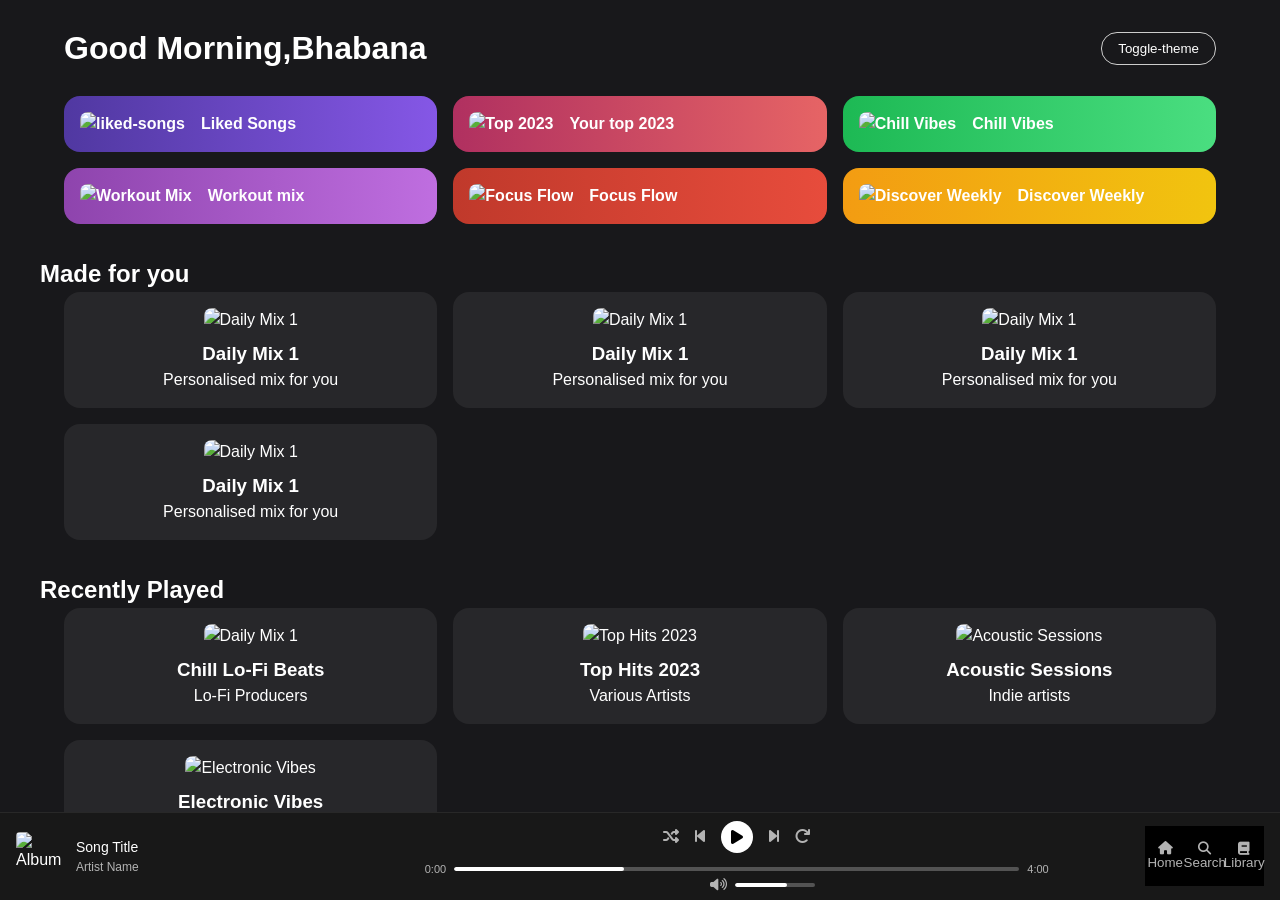
==== src/page/index.html @ 92b470e8 "homepage is made" ====
<!DOCTYPE html>
<html lang="en">
<head>
    <meta charset="UTF-8">
    <meta name="viewport" content="width=device-width, initial-scale=1.0">
    <title>BeatWave</title>
    <link rel="stylesheet" href="../css/style.css">
    <link rel="stylesheet" href="https://cdnjs.cloudflare.com/ajax/libs/font-awesome/6.4.0/css/all.min.css" />
</head>
<body>
    <div class="app-container">
        <main class="main-container">
            <header>
                <h1>Good Morning,Bhabana</h1>
                <button id="toggle-theme-btn" class="toggle-theme">Toggle-theme</button>
            </header>
            <div class="featured-section">
                <div class="featured-item" style="background: var(--gradient-purple)">
                    <div class="featured-image">
                        <img src="https://placehold.co/56" alt="liked-songs">
                    </div>
                    <span>Liked Songs</span>
                </div>
                <div class="featured-item" style="background: var(--gradient-pink)">
                    <div class="featured-image">
                        <img src="https://placehold.co/56" alt="Top 2023">
                    </div>
                    <span>Your top 2023</span>
                </div>
                <div class="featured-item" style="background: var(--gradient-green)">
                    <div class="featured-image">
                        <img src="https://placehold.co/56" alt="Chill Vibes">
                    </div>
                    <span>Chill Vibes</span>
                </div>
                <div class="featured-item" style="background: var(--gradient-violet)">
                    <div class="featured-image">
                        <img src="https://placehold.co/56" alt="Workout Mix">
                    </div>
                    <span>Workout mix</span>
                </div>
                <div class="featured-item" style="background: var(--gradient-red)">
                    <div class="featured-image">
                        <img src="https://placehold.co/56" alt="Focus Flow">
                    </div>
                    <span>Focus Flow</span>
                </div>
                <div class="featured-item" style="background: var(--gradient-yellow)">
                    <div class="featured-image">
                        <img src="https://placehold.co/56" alt="Discover Weekly">
                    </div>
                    <span>Discover Weekly</span>
                </div>
            </div>
            <section class="section">
                <h2>Made for you</h2>
                <div class="album-grid">
                    <div class="album-card">
                        <img src="https://placehold.co/200" alt="Daily Mix 1"><h3>Daily Mix 1</h3><p>Personalised mix for you</p>
                    </div>
                    <div class="album-card">
                        <img src="https://placehold.co/200" alt="Daily Mix 1"><h3>Daily Mix 1</h3><p>Personalised mix for you</p>
                    </div>
                    <div class="album-card">
                        <img src="https://placehold.co/200" alt="Daily Mix 1"><h3>Daily Mix 1</h3><p>Personalised mix for you</p>
                    </div>
                    <div class="album-card">
                        <img src="https://placehold.co/200" alt="Daily Mix 1"><h3>Daily Mix 1</h3><p>Personalised mix for you</p>
                    </div>
                </div>
            </section>
            <section class="section">
                <h2>Recently Played</h2>
                <div class="album-grid">
                    <div class="album-card">
                        <img src="https://placehold.co/200" alt="Daily Mix 1"><h3>Chill Lo-Fi Beats</h3><p>Lo-Fi Producers</p>
                    </div>
                    <div class="album-card">
                        <img src="https://placehold.co/200" alt="Top Hits 2023"><h3>Top Hits 2023</h3><p>Various Artists</p>
                    </div>
                    <div class="album-card">
                        <img src="https://placehold.co/200" alt="Acoustic Sessions"><h3>Acoustic Sessions</h3><p>Indie artists</p>
                    </div>
                    <div class="album-card">
                        <img src="https://placehold.co/200" alt="Electronic Vibes"><h3>Electronic Vibes</h3><p>EDM Cololective</p>
                    </div>
                </div>
            </section>
        </main>
        <!-- Music Player and Navigation -->
<div class="bottom-container">
    <!-- Music Player -->
    <div class="music-player">
    <div class="song-info">
    <div class="song-image">
    <img src="https://placehold.co/48" alt="Album cover">
    </div>
    <div class="song-details">
    <h4>Song Title</h4>
    <p>Artist Name</p>
    </div>
    </div>
    
    <div class="player-controls">
    <div class="control-buttons">
    <button><i class="fas fa-random"></i></button>
    <button><i class="fas fa-step-backward"></i></button>
    <button class="play-button"><i class="fas fa-play"></i></button>
    <button><i class="fas fa-step-forward"></i></button>
    <button><i class="fas fa-redo"></i></button>
    </div>
    
    <div class="progress-container">
        <span class="time current-time">0:00</span> <!-- START -->
        <div class="progress-bar">
          <div class="progress"></div>
        </div>
        <span class="time total-time">4:00</span> <!-- END -->
      </div>
      
    
    <div class="volume-control">
    <button><i class="fas fa-volume-up"></i></button>
    <div class="volume-bar">
    <div class="volume-level"></div>
    </div>
    </div>
    </div>
    
    <!-- Bottom Navigation -->
    <nav class="bottom-nav">
    <button class="nav-item active">
    <i class="fas fa-home"></i>
    <span>Home</span>
    </button>
    <button class="nav-item">
    <i class="fas fa-search"></i>
    <span>Search</span>
    </button>
    <button class="nav-item">
    <i class="fas fa-book"></i>
    <span>Library</span>
    </button>
    </nav>
    </div>
    </div>
    <script src="../js/script.js"></script>
    </body>
    </html>
---- src/css/style.css ----
:root{
  --gradient-purple:linear-gradient(to right, #5038a1, #8557e6);
  --gradient-pink:linear-gradient(to right, #b03060, #e66465);
  --gradient-green:linear-gradient(to right, #1db954, #4ade80);
  --gradient-violet:linear-gradient(to right, #8e44ad, #bf6ee0);
  --gradient-red:linear-gradient(to right, #c0392b, #e74c3c);
  --gradient-yellow:linear-gradient(to right, #f39c12, #f1c40f);

  --bg-dark: #18181b;
  --bg-medium: #27272a;
  --bg-light: #3f3f46;
  --text-light: #ffffff;
  --text-muted: #cccccc;
}
body.light-mode {
  --bg-dark: #f9f9f9;
  --bg-medium: #eeeeee;
  --bg-light: #dddddd;
  --text-light: #121212;
  --text-muted: #444444;
}
*{
  margin: 0;
  padding: 0;
  box-sizing: border-box;
}
body{
  font-family: "Inter", sans-serif;
  background-color: var(--bg-dark);
  color: var(--text-light);
  line-height:1.5;
}

.bgcolor-white{
  background: white  !important;
}

.app-container{
  max-width:1200px;
  margin: auto;
  /* background: violet; */
}
header{
  display:flex;
  justify-content:space-between;
  align-items: center;
  padding: 1.5rem;
}
.toggle-theme{
  background:none;
  border: 1px solid var(--text-muted);
  padding: 0.5rem 1rem;
  color:var(--text-light);
  border-radius: 1rem;
  cursor: pointer;
}

.featured-section,
.album-grid{
  display: grid;
  grid-template-columns: repeat(auto-fill, minmax(300px, 1fr));
  gap: 1rem;
  padding:0 1.5rem;
  margin-bottom: 2rem;
}
.featured-item{
  display: flex;
  align-items: center;
  padding: 1rem;
  border-radius: 1rem;
  color:white;
  font-weight: bold;
  transition: transform 0.2s;
}
.featured-item:hover{
  transform: scale(1.05);
}
.featured-item img{
  width: 56px;
  height: 56px;
  border-radius: 0.5rem;
  margin-right: 1rem;
}
.album-card{
  background-color: var(--bg-medium);
  border-radius: 1rem;
  padding: 1rem;
  text-align: center;
  transition: transform 0.2s;
}
.album-card:hover{
  transform: translateY(-4px);
}
.album-card img{
  width: 100%;
  margin-bottom: 0.5rem;
  border-radius: 0.5rem;
}
/* Bottom Container */
.bottom-container {
  position: fixed;
  bottom: 0;
  left: 0;
  right: 0;
  background: linear-gradient(to top, #000000, rgba(0, 0, 0, 0.98));
}


/* Music Player */
.music-player {
  display: flex;
  align-items: center;
  justify-content: space-between;
  padding: 8px 16px;
  background-color: #181818;
  border-top: 1px solid #282828;
}


.song-info {
  display: flex;
  align-items: center;
  width: 25%;
}


.song-image {
  width: 48px;
  height: 48px;
  border-radius: 4px;
  overflow: hidden;
  margin-right: 12px;
  flex-shrink: 0;
}

.progress-bar {
  width: 100%;
  background: #ccc;
  height: 6px;
  border-radius: 4px;
  overflow: hidden;
  position: relative;
}

.progress {
  height: 100%;
  width: 0%;
  background: #1db954; /* Spotify green */
  transition: width 1s linear;
}


.song-image img {
  width: 100%;
  height: 100%;
  object-fit: cover;
}


.song-details {
  overflow: hidden;
}


.song-details h4 {
  font-size: 14px;
  font-weight: 500;
  white-space: nowrap;
  overflow: hidden;
  text-overflow: ellipsis;
}


.song-details p {
  font-size: 12px;
  color: #b3b3b3;
  white-space: nowrap;
  overflow: hidden;
  text-overflow: ellipsis;
}


.player-controls {
  display: flex;
  flex-direction: column;
  align-items: center;
  width: 50%;
}


.control-buttons {
  display: flex;
  align-items: center;
  gap: 16px;
  margin-bottom: 8px;
}


.control-buttons button {
  background: none;
  border: none;
  color: #b3b3b3;
  cursor: pointer;
  font-size: 16px;
}


.control-buttons button:hover {
  color: #ffffff;
}


.play-button {
  background-color: #ffffff !important;
  color: #000000 !important;
  width: 32px;
  height: 32px;
  border-radius: 50%;
  display: flex;
  align-items: center;
  justify-content: center;
  transition: transform 0.2s;
}


.play-button:hover {
  transform: scale(1.05);
  color: #000000 !important;
}


.progress-container {
  display: flex;
  align-items: center;
  width: 100%;
  gap: 8px;
}


.time {
  font-size: 11px;
  color: #b3b3b3;
}


.progress-bar {
  flex: 1;
  height: 4px;
  background-color: #535353;
  border-radius: 2px;
  overflow: hidden;
}


.progress {
  height: 100%;
  width: 30%;
  background-color: #ffffff;
  border-radius: 2px;
}


.volume-control {
  display: flex;
  align-items: center;
  width: 25%;
  justify-content: flex-end;
  gap: 8px;
}


.volume-control button {
  background: none;
  border: none;
  color: #b3b3b3;
  cursor: pointer;
}


.volume-bar {
  width: 80px;
  height: 4px;
  background-color: #535353;
  border-radius: 2px;
  overflow: hidden;
}


.volume-level {
  height: 100%;
  width: 65%;
  background-color: #ffffff;
  border-radius: 2px;
}


/* Bottom Navigation */
.bottom-nav {
  display: flex;
  justify-content: space-around;
  padding: 8px 0;
  background-color: #000000;
}


.nav-item {
  display: flex;
  flex-direction: column;
  align-items: center;
  background: none;
  border: none;
  color: #b3b3b3;
  cursor: pointer;
  padding: 8px 0;
  width: 33.333%;
}
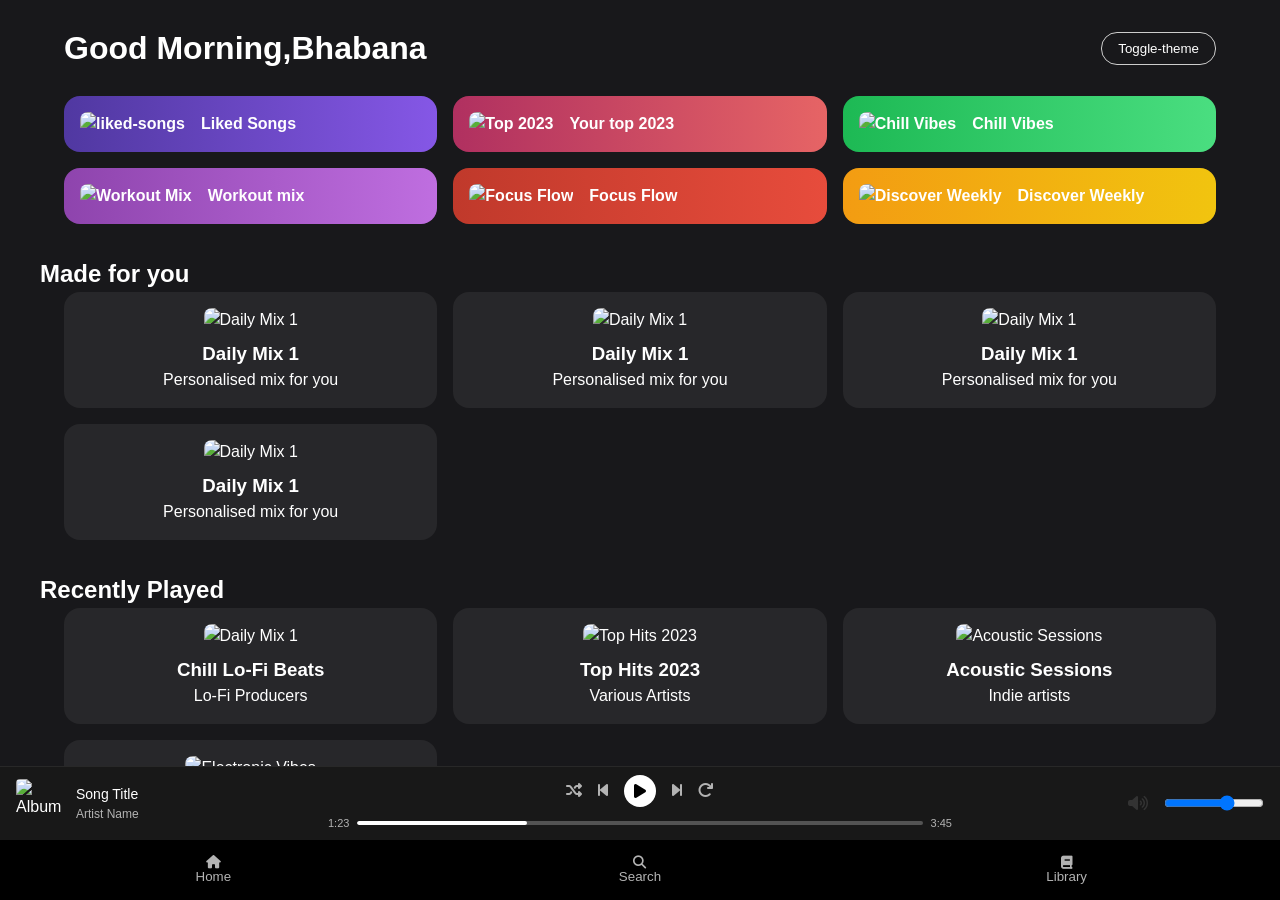
==== commit 5b722811: "fix the error" ====
--- a/src/page/index.html
+++ b/src/page/index.html
@@ -111,13 +111,13 @@
     </div>
     
     <div class="progress-container">
-        <span class="time current-time">0:00</span> <!-- START -->
-        <div class="progress-bar">
-          <div class="progress"></div>
-        </div>
-        <span class="time total-time">4:00</span> <!-- END -->
-      </div>
-      
+    <span class="time">1:23</span>
+    <div class="progress-bar">
+    <div class="progress"></div>
+    </div>
+    <span class="time">3:45</span>
+    </div>
+    </div>
     
     <div class="volume-control">
     <button><i class="fas fa-volume-up"></i></button>
@@ -144,6 +144,6 @@
     </nav>
     </div>
     </div>
+    </body>
     <script src="../js/script.js"></script>
-    </body>
-    </html>+    </html>
--- a/src/css/style.css
+++ b/src/css/style.css
@@ -133,22 +133,6 @@
   flex-shrink: 0;
 }
 
-.progress-bar {
-  width: 100%;
-  background: #ccc;
-  height: 6px;
-  border-radius: 4px;
-  overflow: hidden;
-  position: relative;
-}
-
-.progress {
-  height: 100%;
-  width: 0%;
-  background: #1db954; /* Spotify green */
-  transition: width 1s linear;
-}
-
 
 .song-image img {
   width: 100%;
@@ -313,4 +297,4 @@
   cursor: pointer;
   padding: 8px 0;
   width: 33.333%;
-}+}
